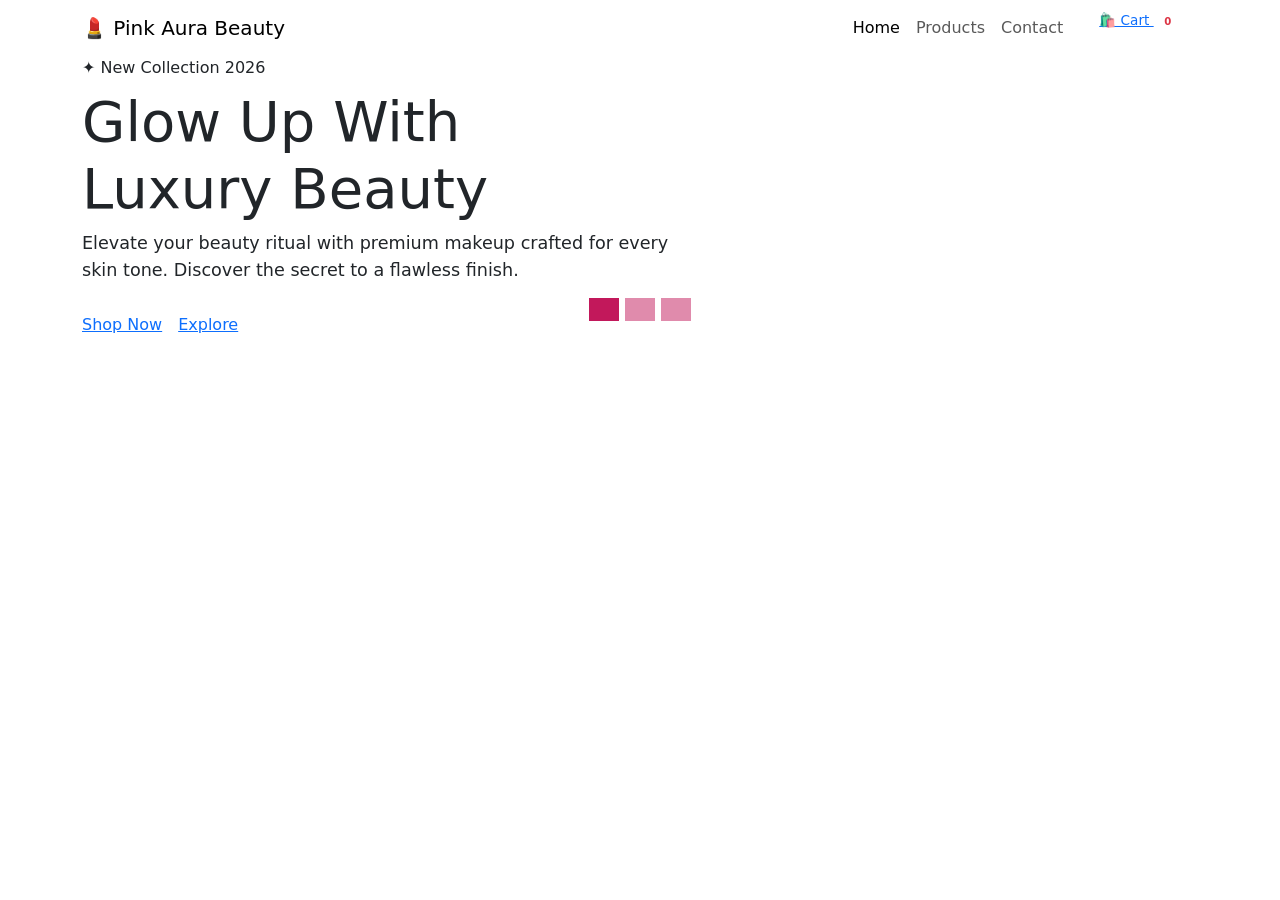
==== index.html @ 8d97c056 "Add initial HTML, CSS, and JavaScript files for the Pink Aura Beauty website" ====
<!DOCTYPE html>
<html lang="en">

<head>
  <meta charset="UTF-8" />
  <meta name="viewport" content="width=device-width, initial-scale=1.0" />
  <meta name="description" content="Pink Aura Beauty – Shop luxury makeup, skincare & cosmetics." />
  <title>Pink Aura Beauty | Home</title>
  <link href="https://cdn.jsdelivr.net/npm/bootstrap@5.3.2/dist/css/bootstrap.min.css" rel="stylesheet" />
  <link rel="stylesheet" href="https://cdnjs.cloudflare.com/ajax/libs/font-awesome/6.5.0/css/all.min.css" />
  <link rel="stylesheet" href="css/styles.css" />
</head>

<body>

  <!-- NAVBAR -->
  <nav class="navbar navbar-expand-lg sticky-top">
    <div class="container">
      <a class="navbar-brand" href="index.html">💄 Pink Aura Beauty</a>
      <button class="navbar-toggler" type="button" data-bs-toggle="collapse" data-bs-target="#nav">
        <span class="navbar-toggler-icon"></span>
      </button>
      <div class="collapse navbar-collapse" id="nav">
        <ul class="navbar-nav ms-auto mb-2 mb-lg-0">
          <li class="nav-item"><a class="nav-link active" href="index.html">Home</a></li>
          <li class="nav-item"><a class="nav-link" href="products.html">Products</a></li>
          <li class="nav-item"><a class="nav-link" href="contact.html">Contact</a></li>
          <li class="nav-item ms-2">
            <a href="cart.html" class="btn-pink" style="padding:8px 20px; font-size:0.85rem;">
              🛍️ Cart <span id="cartCount" class="badge bg-white text-danger ms-1">0</span>
            </a>

          </li>
        </ul>
      </div>
    </div>
  </nav>

  <!-- HERO / SLIDER -->
  <div id="heroSlider" class="carousel slide" data-bs-ride="carousel" data-bs-interval="3000">
    <!-- Indicators -->
    <div class="carousel-indicators">
      <button type="button" data-bs-target="#heroSlider" data-bs-slide-to="0" class="active"
        style="background:#c2185b;"></button>
      <button type="button" data-bs-target="#heroSlider" data-bs-slide-to="1" style="background:#c2185b;"></button>
      <button type="button" data-bs-target="#heroSlider" data-bs-slide-to="2" style="background:#c2185b;"></button>
    </div>

    <div class="carousel-inner">

      <!-- Slide 1  -->
      <div class="carousel-item active">
        <div class="hero hero-main">
          <div class="container">
            <div class="row align-items-center">
              <div class="col-lg-7 text-lg-start">
                <p class="text-pink fw-600 mb-2">✦ New Collection 2026</p>
                <h1 style="font-size: 3.5rem;">Glow Up With<br><span>Luxury Beauty</span></h1>
                <p style="font-size: 1.1rem; max-width: 600px; margin-bottom: 30px;">Elevate your beauty ritual with
                  premium makeup crafted for every skin tone. Discover the secret to a flawless finish.</p>
                <div class="d-flex gap-3 flex-wrap justify-content-center justify-content-lg-start">
                  <a href="products.html" class="btn-pink">Shop Now</a>
                  <a href="#categories" class="btn-outline">Explore</a>
                </div>
              </div>
            </div>
          </div>
        </div>
      </div>

      <!-- Slide 2 -->
      <div class="carousel-item">
        <div class="hero hero-1">
          <div class="container">
            <div class="row align-items-center">
              <div class="col-lg-7 text-lg-start font-white-shadow">
                <p class="text-pink fw-600 mb-2">✦ Expert Tips</p>
                <h1 style="font-size: 3.5rem;">Flawless Skin<br><span>For Every Type</span></h1>
                <p style="font-size: 1.1rem; max-width: 600px; margin-bottom: 30px; color: #444;">Professional makeup
                  tricks tailored
                  for your unique skin. Learn how to achieve that perfect pro look at home.</p>
                <div class="d-flex gap-3 flex-wrap justify-content-center justify-content-lg-start">
                  <a href="products.html" class="btn-pink">Get the Look</a>
                  <a href="contact.html" class="btn-outline">Ask an Expert</a>
                </div>
              </div>
            </div>
          </div>
        </div>
      </div>

      <!-- Slide 3 -->
      <div class="carousel-item">
        <div class="hero hero-2">
          <div class="container">
            <div class="row align-items-center">
              <div class="col-lg-7 text-lg-start">
                <p class="text-pink fw-600 mb-2">✦ Best Sellers</p>
                <h1 style="font-size: 3.5rem;">Discover Most<br><span>Popular Products</span></h1>
                <p style="font-size: 1.1rem; max-width: 600px; margin-bottom: 30px;">Explore the community's favorites.
                  From iconic lipsticks to glowing foundations, find your next must-have.</p>
                <div class="d-flex gap-3 flex-wrap justify-content-center justify-content-lg-start">
                  <a href="products.html" class="btn-pink">Shop Best Sellers</a>
                </div>
              </div>
            </div>
          </div>
        </div>
      </div>

    </div>
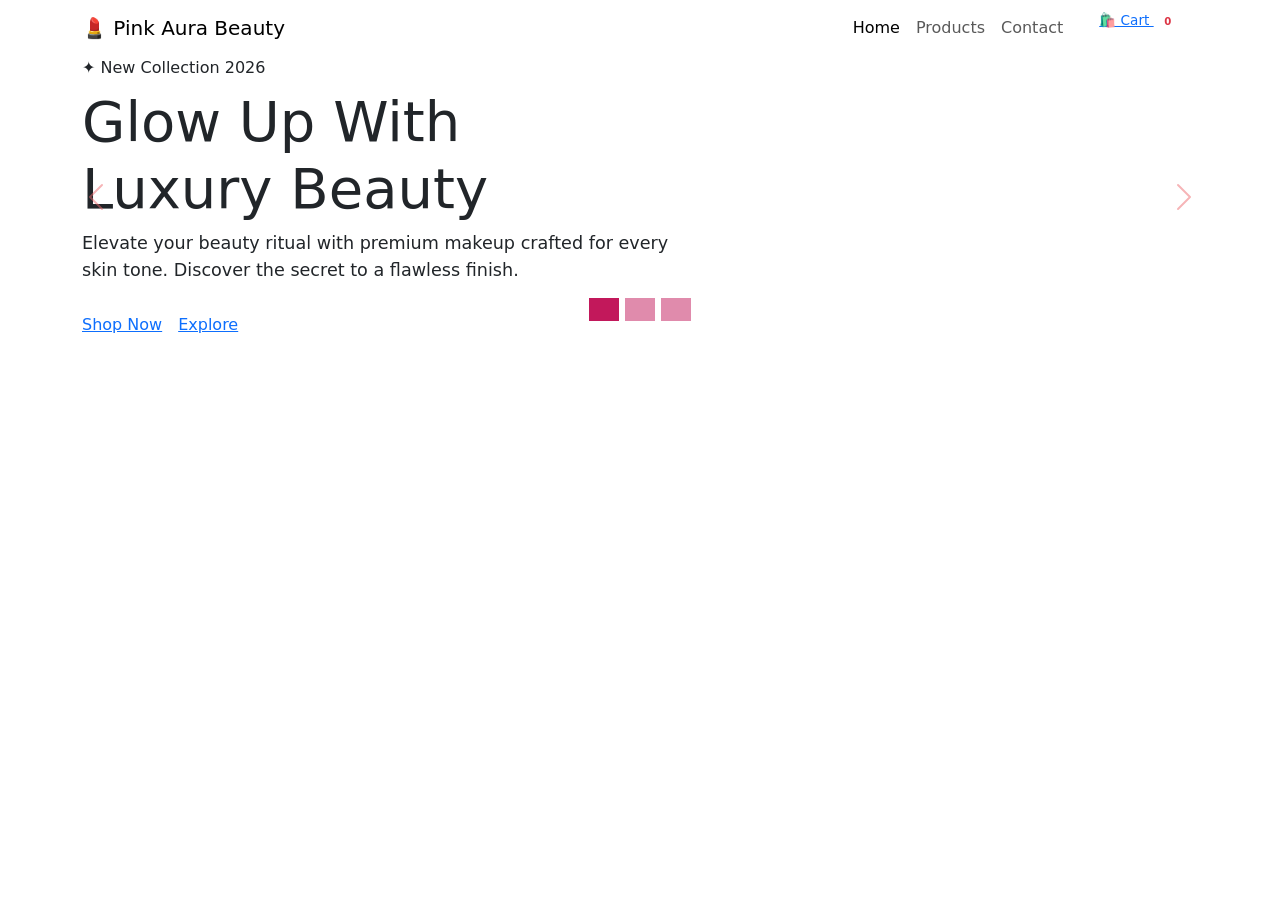
==== commit 16934935: "Add carousel controls to hero slider in index.html" ====
--- a/index.html
+++ b/index.html
@@ -108,4 +108,16 @@
         </div>
       </div>
 
-    </div>+    </div>
+    <!-- Controls -->
+    <button class="carousel-control-prev" type="button" data-bs-target="#heroSlider" data-bs-slide="prev">
+      <span class="carousel-control-prev-icon" aria-hidden="true"
+        style="filter: invert(34%) sepia(85%) saturate(3029%) hue-rotate(315deg) brightness(97%) contrast(92%);"></span>
+      <span class="visually-hidden">Previous</span>
+    </button>
+    <button class="carousel-control-next" type="button" data-bs-target="#heroSlider" data-bs-slide="next">
+      <span class="carousel-control-next-icon" aria-hidden="true"
+        style="filter: invert(34%) sepia(85%) saturate(3029%) hue-rotate(315deg) brightness(97%) contrast(92%);"></span>
+      <span class="visually-hidden">Next</span>
+    </button>
+  </div>
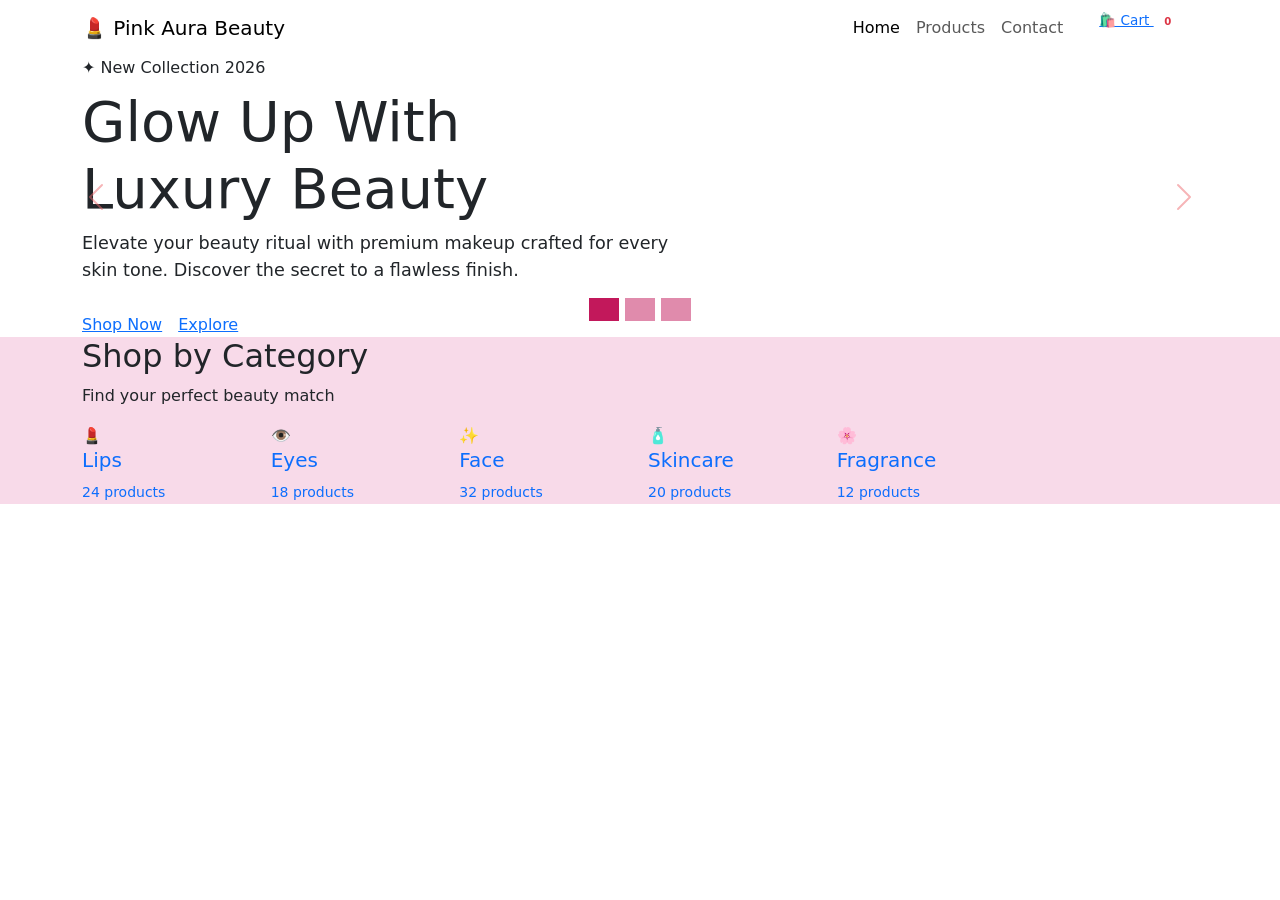
==== commit 3d046252: "Add categories section to index.html with product links" ====
--- a/index.html
+++ b/index.html
@@ -120,4 +120,59 @@
         style="filter: invert(34%) sepia(85%) saturate(3029%) hue-rotate(315deg) brightness(97%) contrast(92%);"></span>
       <span class="visually-hidden">Next</span>
     </button>
-  </div>+  </div>
+  <!-- CATEGORIES -->
+  <section id="categories" style="background:#f8dae9;">
+    <div class="container">
+      <h2 class="section-title">Shop by <span>Category</span></h2>
+      <p class="section-sub">Find your perfect beauty match</p>
+      <div class="row g-3">
+        <div class="col-6 col-md-4 col-lg-2">
+          <a href="products.html?cat=lips" class="text-decoration-none">
+            <div class="category-card">
+              <div class="icon">💄</div>
+              <h5>Lips</h5>
+              <small>24 products</small>
+            </div>
+          </a>
+        </div>
+        <div class="col-6 col-md-4 col-lg-2">
+          <a href="products.html?cat=eyes" class="text-decoration-none">
+            <div class="category-card">
+              <div class="icon">👁️</div>
+              <h5>Eyes</h5>
+              <small>18 products</small>
+            </div>
+          </a>
+        </div>
+        <div class="col-6 col-md-4 col-lg-2">
+          <a href="products.html?cat=face" class="text-decoration-none">
+            <div class="category-card">
+              <div class="icon">✨</div>
+              <h5>Face</h5>
+              <small>32 products</small>
+            </div>
+          </a>
+        </div>
+        <div class="col-6 col-md-4 col-lg-2">
+          <a href="products.html?cat=skincare" class="text-decoration-none">
+            <div class="category-card">
+              <div class="icon">🧴</div>
+              <h5>Skincare</h5>
+              <small>20 products</small>
+            </div>
+          </a>
+        </div>
+        <div class="col-6 col-md-4 col-lg-2">
+          <a href="products.html?cat=fragrance" class="text-decoration-none">
+            <div class="category-card">
+              <div class="icon">🌸</div>
+              <h5>Fragrance</h5>
+              <small>12 products</small>
+            </div>
+          </a>
+        </div>
+
+      </div>
+    </div>
+  </section>
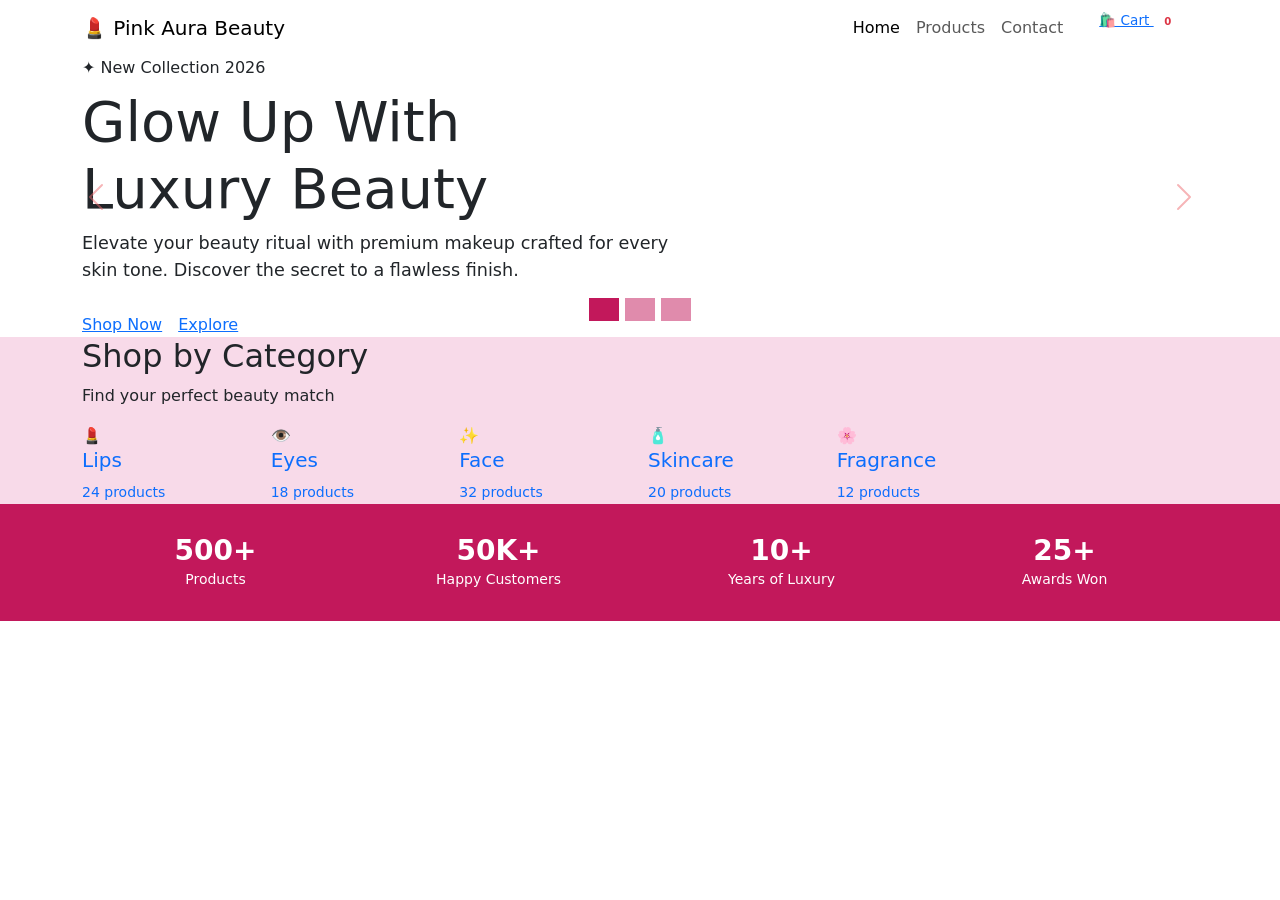
==== commit aca86f3b: "Add stats bar section to index.html displaying product count, customer satisfaction, years in busine" ====
--- a/index.html
+++ b/index.html
@@ -175,4 +175,28 @@
 
       </div>
     </div>
-  </section>+  </section>
+  
+    <!-- STATS BAR -->
+  <div style="background:#c2185b; color:#fff; padding:30px 0;">
+    <div class="container">
+      <div class="row text-center g-3">
+        <div class="col-6 col-md-3">
+          <h3 class="fw-bold mb-0">500+</h3>
+          <small>Products</small>
+        </div>
+        <div class="col-6 col-md-3">
+          <h3 class="fw-bold mb-0">50K+</h3>
+          <small>Happy Customers</small>
+        </div>
+        <div class="col-6 col-md-3">
+          <h3 class="fw-bold mb-0">10+</h3>
+          <small>Years of Luxury</small>
+        </div>
+        <div class="col-6 col-md-3">
+          <h3 class="fw-bold mb-0">25+</h3>
+          <small>Awards Won</small>
+        </div>
+      </div>
+    </div>
+  </div>
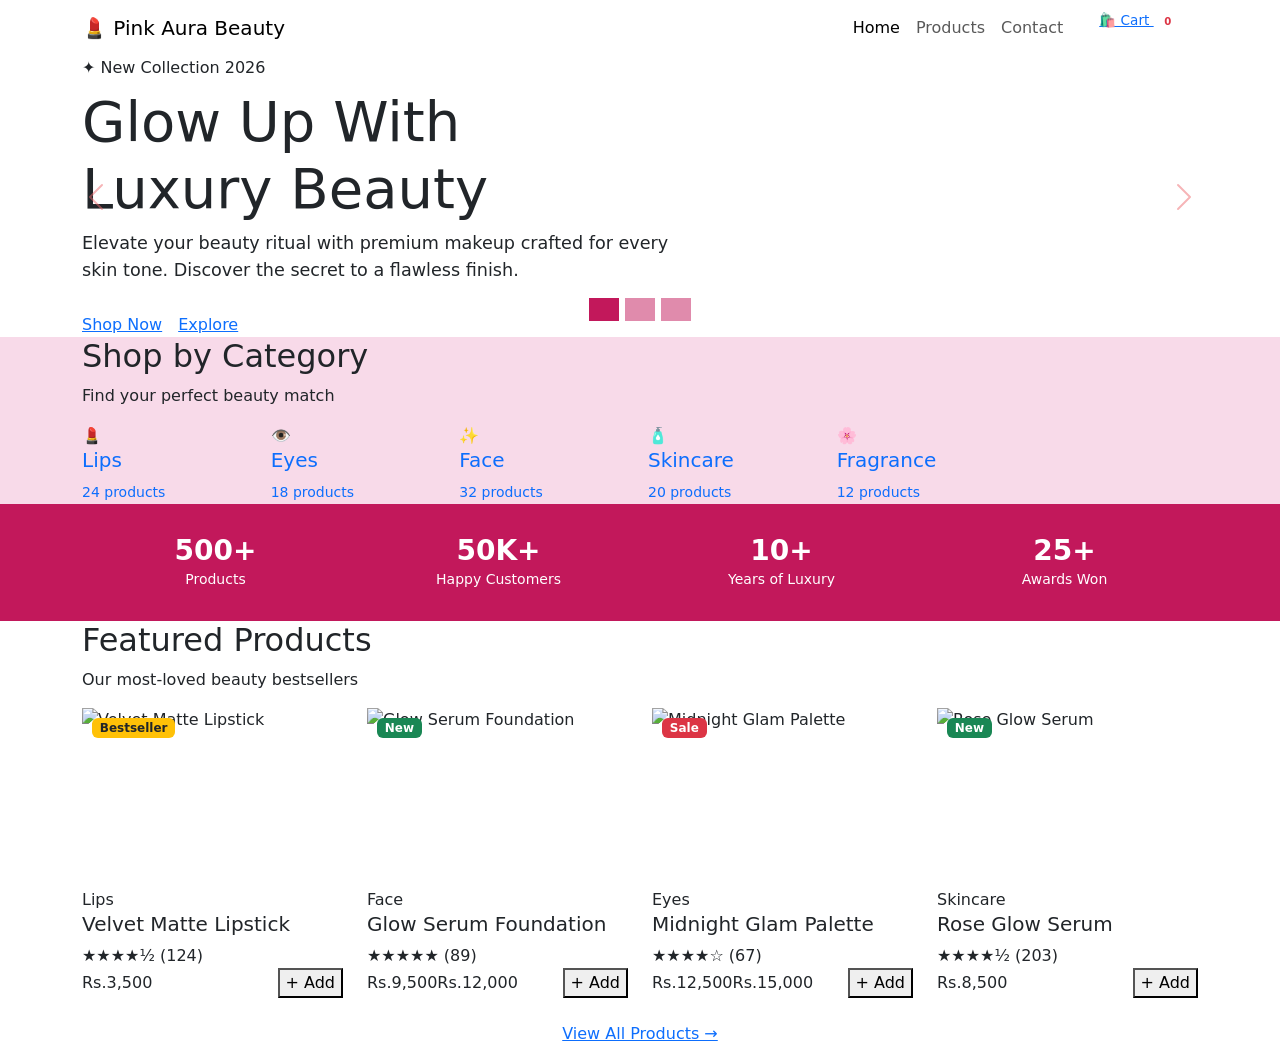
==== commit 2d58abb9: "Add featured products section to index.html with product cards and details" ====
--- a/index.html
+++ b/index.html
@@ -176,7 +176,7 @@
       </div>
     </div>
   </section>
-  
+
     <!-- STATS BAR -->
   <div style="background:#c2185b; color:#fff; padding:30px 0;">
     <div class="container">
@@ -199,4 +199,98 @@
         </div>
       </div>
     </div>
-  </div>+  </div>
+   <!-- FEATURED PRODUCTS -->
+  <section id="featured">
+    <div class="container">
+      <h2 class="section-title">Featured <span>Products</span></h2>
+      <p class="section-sub">Our most-loved beauty bestsellers</p>
+      <div class="row g-4">
+
+        <div class="col-6 col-md-4 col-lg-3">
+          <div class="product-card" onclick="openModal(1)" style="cursor:pointer;">
+            <div class="product-img" style="padding:0;overflow:hidden;position:relative;">
+              <img
+                src="https://armafbeaute.com/cdn/shop/files/6294015176988-2_c6fecf88-4978-420e-b274-3db20f69746e.jpg?v=1766735794"
+                alt="Velvet Matte Lipstick" style="width:100%;height:180px;object-fit:cover;display:block;" />
+              <span class="badge bg-warning text-dark" style="position:absolute;top:10px;left:10px;">Bestseller</span>
+            </div>
+            <div class="product-body">
+              <div class="cat-tag">Lips</div>
+              <h5>Velvet Matte Lipstick</h5>
+              <div class="stars">★★★★½ <span>(124)</span></div>
+              <div class="d-flex align-items-center justify-content-between">
+                <div><span class="price">Rs.3,500</span></div>
+                <button class="add-btn" onclick="event.stopPropagation();addToCart('Velvet Matte Lipstick')">+
+                  Add</button>
+              </div>
+            </div>
+          </div>
+        </div>
+
+        <div class="col-6 col-md-4 col-lg-3">
+          <div class="product-card" onclick="openModal(9)" style="cursor:pointer;">
+            <div class="product-img" style="padding:0;overflow:hidden;position:relative;">
+              <img src="https://monabella.store/cdn/shop/files/Serum-Foundation-Shell-101.png?v=1707265598&width=1100"
+                alt="Glow Serum Foundation" style="width:100%;height:180px;object-fit:cover;display:block;" />
+              <span class="badge bg-success" style="position:absolute;top:10px;left:10px;">New</span>
+            </div>
+            <div class="product-body">
+              <div class="cat-tag">Face</div>
+              <h5>Glow Serum Foundation</h5>
+              <div class="stars">★★★★★ <span>(89)</span></div>
+              <div class="d-flex align-items-center justify-content-between">
+                <div><span class="price">Rs.9,500</span><span class="old-price">Rs.12,000</span></div>
+                <button class="add-btn" onclick="event.stopPropagation();addToCart('Glow Serum Foundation')">+
+                  Add</button>
+              </div>
+            </div>
+          </div>
+        </div>
+
+        <div class="col-6 col-md-4 col-lg-3">
+          <div class="product-card" onclick="openModal(5)" style="cursor:pointer;">
+            <div class="product-img" style="padding:0;overflow:hidden;position:relative;">
+              <img src="https://dukaan.b-cdn.net/700x700/webp/media/27d62fd8-f2e2-413b-b5b4-d2383f1578d9.jpg"
+                alt="Midnight Glam Palette" style="width:100%;height:180px;object-fit:cover;display:block;" />
+              <span class="badge bg-danger" style="position:absolute;top:10px;left:10px;">Sale</span>
+            </div>
+            <div class="product-body">
+              <div class="cat-tag">Eyes</div>
+              <h5>Midnight Glam Palette</h5>
+              <div class="stars">★★★★☆ <span>(67)</span></div>
+              <div class="d-flex align-items-center justify-content-between">
+                <div><span class="price">Rs.12,500</span><span class="old-price">Rs.15,000</span></div>
+                <button class="add-btn" onclick="event.stopPropagation();addToCart('Midnight Glam Palette')">+
+                  Add</button>
+              </div>
+            </div>
+          </div>
+        </div>
+
+        <div class="col-6 col-md-4 col-lg-3">
+          <div class="product-card" onclick="openModal(13)" style="cursor:pointer;">
+            <div class="product-img" style="padding:0;overflow:hidden;position:relative;">
+              <img
+                src="https://www.merfuorganics.com/cdn/shop/files/8cde5162-b30e-4fc3-a568-8d3070c2595a_fd3a6db0-3b1f-4d11-a80d-8da41f6ef182.png?v=1766794319&width=1445"
+                alt="Rose Glow Serum" style="width:100%;height:180px;object-fit:cover;display:block;" />
+              <span class="badge bg-success" style="position:absolute;top:10px;left:10px;">New</span>
+            </div>
+            <div class="product-body">
+              <div class="cat-tag">Skincare</div>
+              <h5>Rose Glow Serum</h5>
+              <div class="stars">★★★★½ <span>(203)</span></div>
+              <div class="d-flex align-items-center justify-content-between">
+                <div><span class="price">Rs.8,500</span></div>
+                <button class="add-btn" onclick="event.stopPropagation();addToCart('Rose Glow Serum')">+ Add</button>
+              </div>
+            </div>
+          </div>
+        </div>
+
+      </div>
+      <div class="text-center mt-4">
+        <a href="products.html" class="btn-pink">View All Products →</a>
+      </div>
+    </div>
+  </section>
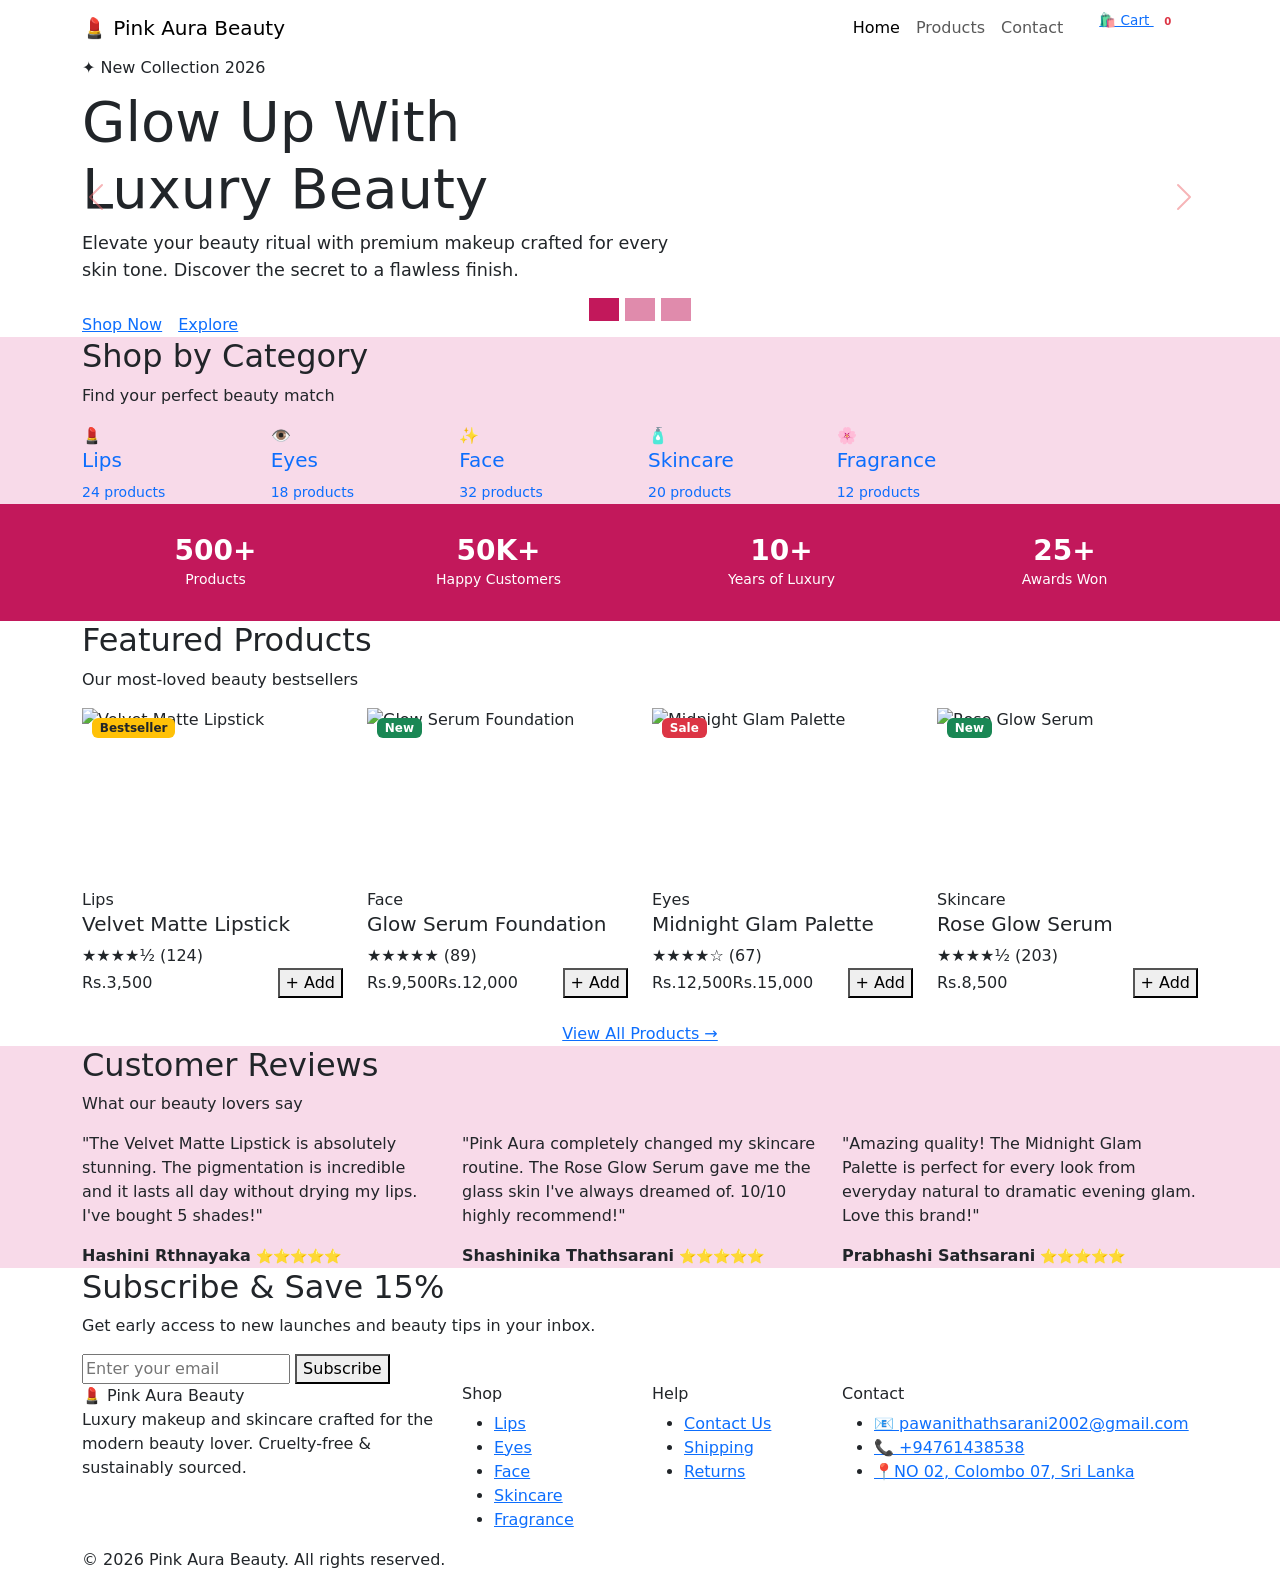
==== commit b195c2eb: "Add testimonials section and newsletter subscription form to index.html" ====
--- a/index.html
+++ b/index.html
@@ -293,4 +293,177 @@
         <a href="products.html" class="btn-pink">View All Products →</a>
       </div>
     </div>
-  </section>+  </section>
+  <!-- TESTIMONIALS -->
+  <section style="background:#f8dae9;">
+    <div class="container">
+      <h2 class="section-title">Customer <span>Reviews</span></h2>
+      <p class="section-sub">What our beauty lovers say</p>
+      <div class="row g-4">
+        <div class="col-md-4">
+          <div class="testimonial-card">
+            <p>"The Velvet Matte Lipstick is absolutely stunning. The pigmentation is incredible and it lasts all day
+              without drying my lips. I've bought 5 shades!"</p>
+            <div class="author">
+              <div>
+                <strong>Hashini Rthnayaka</strong>
+                <small>⭐⭐⭐⭐⭐ </small>
+              </div>
+            </div>
+          </div>
+        </div>
+        <div class="col-md-4">
+          <div class="testimonial-card">
+            <p>"Pink Aura completely changed my skincare routine. The Rose Glow Serum gave me the glass skin I've
+              always
+              dreamed of. 10/10 highly recommend!"</p>
+            <div class="author">
+              <div>
+                <strong>Shashinika Thathsarani</strong>
+                <small>⭐⭐⭐⭐⭐ </small>
+              </div>
+            </div>
+          </div>
+        </div>
+        <div class="col-md-4">
+          <div class="testimonial-card">
+            <p>"Amazing quality! The Midnight Glam Palette is perfect for every look from everyday natural to dramatic
+              evening glam. Love this brand!"</p>
+            <div class="author">
+              <div>
+                <strong>Prabhashi Sathsarani</strong>
+                <small>⭐⭐⭐⭐⭐ </small>
+              </div>
+            </div>
+          </div>
+        </div>
+      </div>
+    </div>
+  </section>
+
+  <!-- NEWSLETTER -->
+  <div class="newsletter-section">
+    <div class="container">
+      <h2>Subscribe & Save 15%</h2>
+      <p>Get early access to new launches and beauty tips in your inbox.</p>
+      <form class="newsletter-form" id="newsletterForm">
+        <input type="email" id="nlEmail" placeholder="Enter your email" required />
+        <button type="submit">Subscribe</button>
+      </form>
+    </div>
+  </div>
+
+  <!-- FOOTER -->
+  <footer>
+    <div class="container">
+      <div class="row g-4">
+        <div class="col-lg-4">
+          <div class="brand">💄 Pink Aura Beauty</div>
+          <p>Luxury makeup and skincare crafted for the modern beauty lover. Cruelty-free &amp; sustainably sourced.
+          </p>
+        </div>
+        <div class="col-6 col-lg-2">
+          <h6>Shop</h6>
+          <ul>
+            <li><a href="products.html?cat=lips">Lips</a></li>
+            <li><a href="products.html?cat=eyes">Eyes</a></li>
+            <li><a href="products.html?cat=face">Face</a></li>
+            <li><a href="products.html?cat=skincare">Skincare</a></li>
+            <li><a href="products.html?cat=fragrance">Fragrance</a></li>
+          </ul>
+        </div>
+        <div class="col-6 col-lg-2">
+          <h6>Help</h6>
+          <ul>
+            <li><a href="contact.html">Contact Us</a></li>
+            <li><a href="#">Shipping</a></li>
+            <li><a href="#">Returns</a></li>
+          </ul>
+        </div>
+        <div class="col-12 col-lg-4">
+          <h6>Contact</h6>
+          <ul>
+            <li><a href="mailto:pawanithathsarani2002@gmail.co">📧 pawanithathsarani2002@gmail.com</a></li>
+            <li><a href="tel:+94761438538">📞 +94761438538</a></li>
+            <li><a href="#">📍NO 02, Colombo 07, Sri Lanka</a></li>
+          </ul>
+        </div>
+      </div>
+      <div class="footer-bottom">© 2026 Pink Aura Beauty. All rights reserved.</div>
+    </div>
+  </footer>
+
+  <!-- Product Modal -->
+  <div class="modal fade" id="productModal" tabindex="-1">
+    <div class="modal-dialog modal-dialog-centered">
+      <div class="modal-content">
+        <div class="modal-header">
+          <h5 class="modal-title" id="mTitle">Product Details</h5>
+          <button type="button" class="btn-close" data-bs-dismiss="modal"></button>
+        </div>
+        <div class="modal-body">
+          <div class="modal-img">
+            <img id="mImg" src="" alt="product" style="width:100%;height:200px;object-fit:cover;border-radius:10px;" />
+          </div>
+          <p class="text-pink fw-600 small" id="mBrand"></p>
+          <h5 id="mName"></h5>
+          <div class="text-warning small mb-2" id="mStars"></div>
+          <div class="mb-2">
+            <span class="modal-price" id="mPrice"></span>
+            <span class="text-muted text-decoration-line-through ms-2 small" id="mOld"></span>
+          </div>
+          <p class="text-muted small" id="mDesc"></p>
+          <div id="mShadesWrap" class="mb-3">
+            <small class="fw-600 text-dark">Shades:</small>
+            <div class="mt-2 d-flex gap-2 flex-wrap" id="mShades"></div>
+          </div>
+          <div class="qty-box mb-3">
+            <label class="small fw-500 me-2">Qty:</label>
+            <button type="button" onclick="changeQty(-1)">−</button>
+            <input type="number" id="qtyVal" value="1" min="1" max="10" readonly />
+            <button type="button" onclick="changeQty(1)">+</button>
+          </div>
+          <button class="btn-pink w-100" onclick="modalAddCart()">🛍️ Add to Cart</button>
+        </div>
+      </div>
+    </div>
+  </div>
+
+  <!-- Cart Modal -->
+  <div class="modal fade" id="cartModal" tabindex="-1">
+    <div class="modal-dialog modal-dialog-centered">
+      <div class="modal-content">
+        <div class="modal-header">
+          <h5 class="modal-title">Your 🛍️ Shopping Cart</h5>
+          <button type="button" class="btn-close" data-bs-dismiss="modal"></button>
+        </div>
+        <div class="modal-body">
+          <div id="cartItems">
+            <!-- Items injected here -->
+          </div>
+          <div class="cart-summary">
+            <div class="cart-total-row">
+              <span>Subtotal</span>
+              <span id="cartSubtotal">Rs.0</span>
+            </div>
+            <div class="cart-total-row">
+              <span>Shipping</span>
+              <span>FREE</span>
+            </div>
+            <div class="cart-total-row grand-total">
+              <span>Total</span>
+              <span id="cartTotal">Rs.0</span>
+            </div>
+          </div>
+          <button class="btn-pink w-100 mt-3">Proceed to Checkout</button>
+        </div>
+      </div>
+    </div>
+  </div>
+
+  <script src="https://cdn.jsdelivr.net/npm/bootstrap@5.3.2/dist/js/bootstrap.bundle.min.js"></script>
+  <script src="js/script.js"></script>
+</body>
+
+
+</html>
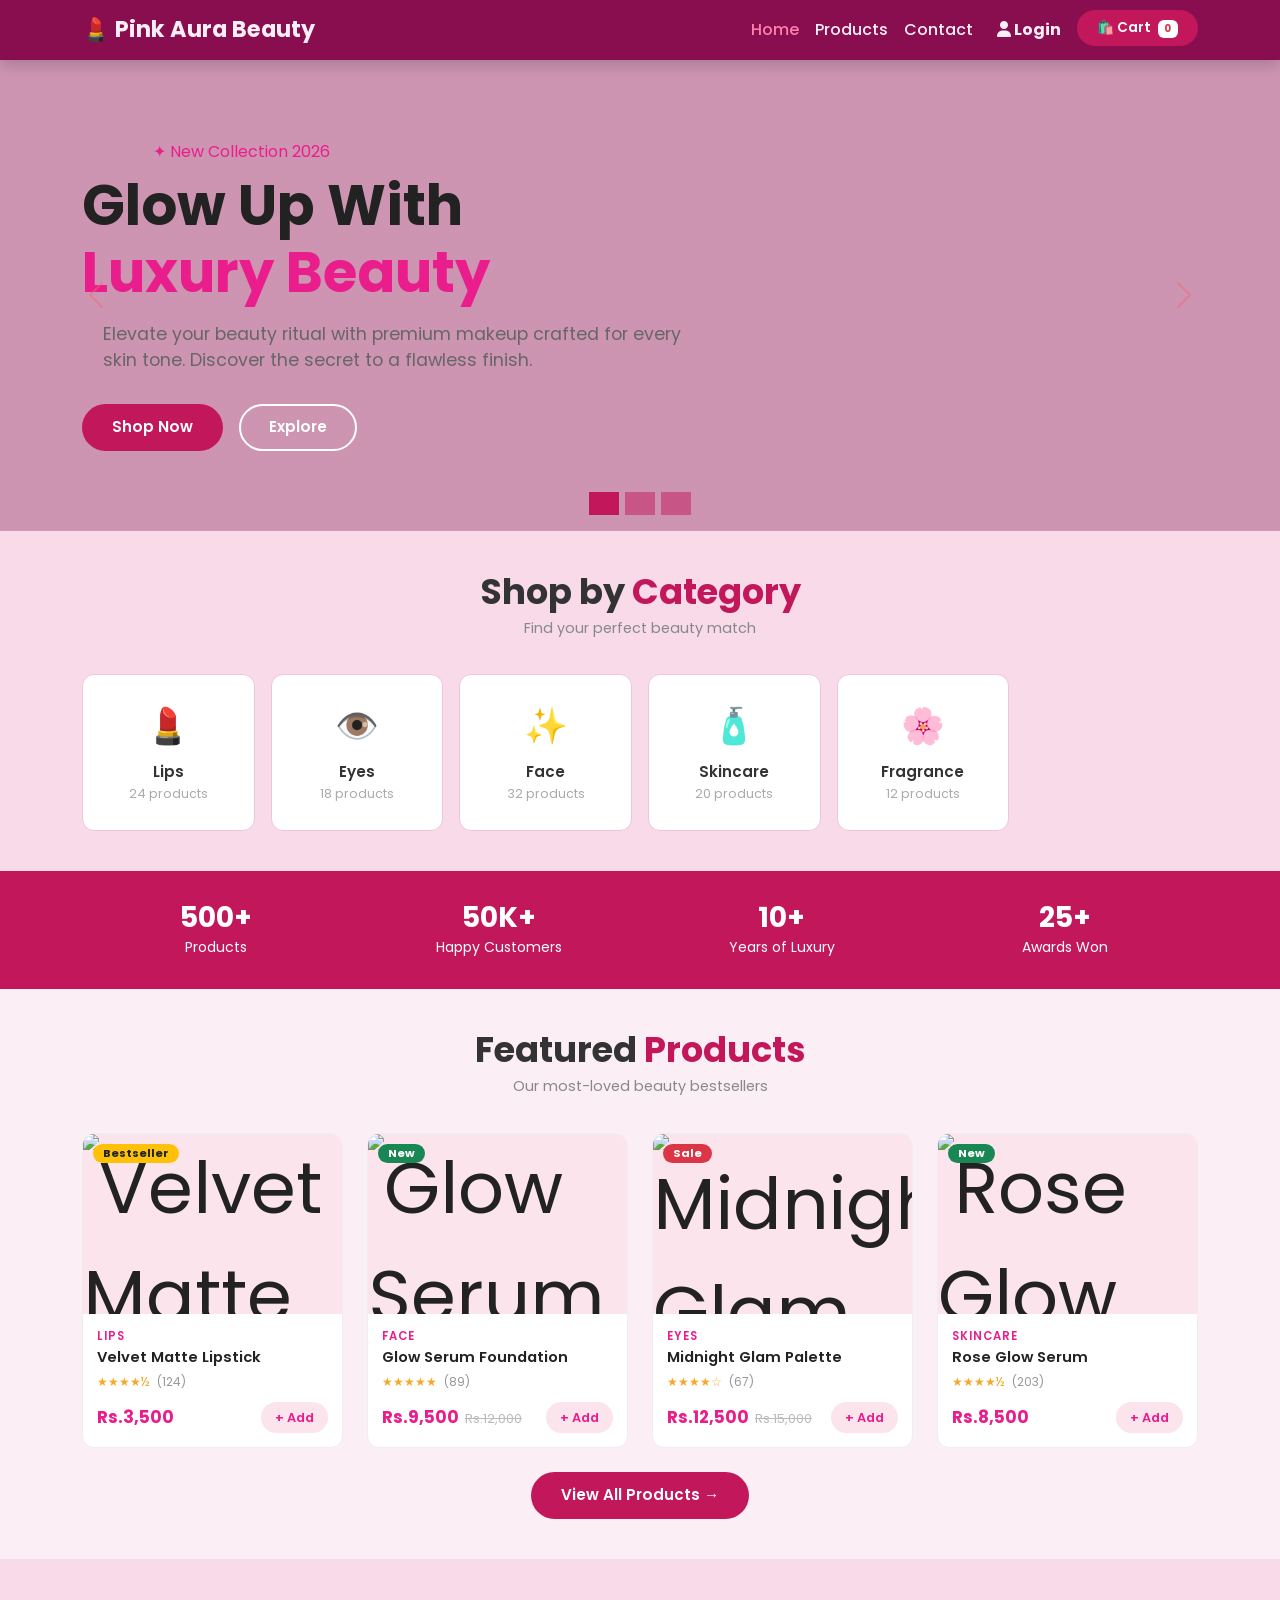
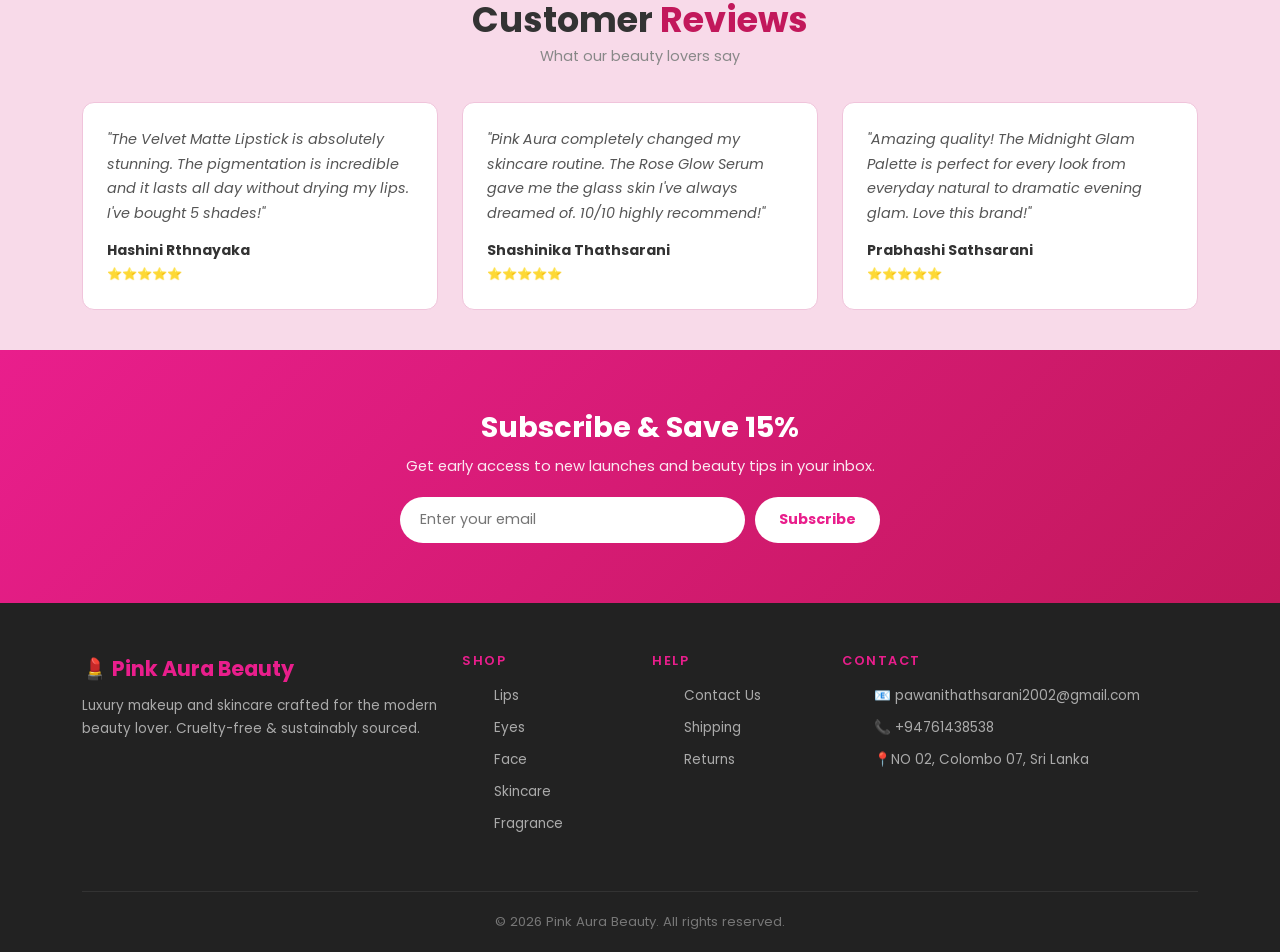
==== commit 55d20b4c: "first commit" ====
--- a/index.html
+++ b/index.html
@@ -121,6 +121,7 @@
       <span class="visually-hidden">Next</span>
     </button>
   </div>
+
   <!-- CATEGORIES -->
   <section id="categories" style="background:#f8dae9;">
     <div class="container">
@@ -177,7 +178,7 @@
     </div>
   </section>
 
-    <!-- STATS BAR -->
+  <!-- STATS BAR -->
   <div style="background:#c2185b; color:#fff; padding:30px 0;">
     <div class="container">
       <div class="row text-center g-3">
@@ -200,7 +201,8 @@
       </div>
     </div>
   </div>
-   <!-- FEATURED PRODUCTS -->
+
+  <!-- FEATURED PRODUCTS -->
   <section id="featured">
     <div class="container">
       <h2 class="section-title">Featured <span>Products</span></h2>
@@ -294,6 +296,7 @@
       </div>
     </div>
   </section>
+
   <!-- TESTIMONIALS -->
   <section style="background:#f8dae9;">
     <div class="container">
@@ -376,8 +379,8 @@
           <h6>Help</h6>
           <ul>
             <li><a href="contact.html">Contact Us</a></li>
-            <li><a href="#">Shipping</a></li>
-            <li><a href="#">Returns</a></li>
+            <li><a href="contact.html">Shipping</a></li>
+            <li><a href="contact.html">Returns</a></li>
           </ul>
         </div>
         <div class="col-12 col-lg-4">
--- a/css/styles.css
+++ b/css/styles.css
@@ -0,0 +1,1112 @@
+/* Google Font */
+@import url('https://fonts.googleapis.com/css2?family=Poppins:wght@300;400;500;600;700&display=swap');
+
+/* ---- Reset ---- */
+* {
+    margin: 0;
+    padding: 0;
+    box-sizing: border-box;
+}
+
+body {
+    font-family: 'Poppins', sans-serif;
+    background-color: #fceef5;
+    /* Slightly darker muted rose background */
+    color: #222;
+}
+
+a {
+    text-decoration: none;
+    color: inherit;
+}
+
+img {
+    max-width: 100%;
+}
+
+/* ---- Navbar ---- */
+.navbar {
+    background-color: #880e4f !important;
+    /* Rich deep berry (lighter than before) */
+    box-shadow: 0 4px 15px rgba(0, 0, 0, 0.2);
+}
+
+.navbar-brand {
+    font-size: 1.4rem;
+    font-weight: 700;
+    color: #fceef5 !important;
+    /* Light rose for contrast */
+}
+
+.nav-link {
+    color: #fceef5 !important;
+    /* Light rose */
+    font-weight: 500;
+}
+
+.nav-link:hover,
+.nav-link.active {
+    color: #ff80ab !important;
+    /* Brighter pink for active state */
+}
+
+.navbar-toggler {
+    border-color: rgba(252, 238, 245, 0.5);
+}
+
+.navbar-toggler-icon {
+    filter: invert(1) brightness(2);
+    /* Make icon white/light */
+}
+
+/* ---- Hero ---- */
+.hero {
+    background: linear-gradient(135deg, #ffe4f0, #fce4ec);
+    padding: 80px 0;
+    text-align: center;
+    background-size: cover;
+    background-position: center;
+    position: relative;
+}
+
+.hero-main {
+    background: linear-gradient(rgba(136, 14, 79, 0.4), rgba(136, 14, 79, 0.4)), url('https://media.istockphoto.com/id/1385314008/photo/beauty-model-face-make-up-with-beige-lipstick-and-perfect-eyeliner-woman-skin-and-lips-care.jpg?s=1024x1024&w=is&k=20&c=cKASFaK6R2ioX1J_QPWXnoR-81m_D3zail90fknQUAY=');
+    background-size: cover;
+    background-position: center;
+}
+
+.hero-1 {
+    background: linear-gradient(rgba(136, 14, 79, 0.3), rgba(136, 14, 79, 0.3)), url('https://images.unsplash.com/photo-1598440947619-2c35fc9aa908?q=80&w=1600&auto=format&fit=crop');
+    background-size: cover;
+    background-position: center;
+}
+
+.hero-2 {
+    background: linear-gradient(rgba(136, 14, 79, 0.4), rgba(136, 14, 79, 0.4)), url('https://images.unsplash.com/photo-1516975080664-ed2fc6a32937?q=80&w=1600&auto=format&fit=crop');
+    background-size: cover;
+    background-position: center;
+}
+
+
+.hero h1 {
+    font-size: 2.8rem;
+    font-weight: 700;
+    color: #222;
+    margin-bottom: 15px;
+}
+
+.hero h1 span {
+    color: #e91e8c;
+}
+
+.hero p {
+    font-size: 1rem;
+    color: #666;
+    max-width: 500px;
+    margin: 0 auto 25px;
+}
+
+/* ---- Buttons ---- */
+.btn-pink {
+    background-color: #c2185b;
+    /* Darker berry pink */
+    color: #fff;
+    border: none;
+    padding: 12px 30px;
+    border-radius: 30px;
+    font-size: 0.95rem;
+    font-weight: 600;
+    cursor: pointer;
+    transition: background 0.3s;
+    display: inline-block;
+}
+
+.btn-pink:hover {
+    background-color: #880e4f;
+    /* Even darker berry */
+    color: #fff;
+}
+
+.btn-outline {
+    background: transparent;
+    border: 2px solid #e91e8c;
+    color: #e91e8c;
+    padding: 10px 28px;
+    border-radius: 30px;
+    font-size: 0.95rem;
+    font-weight: 600;
+    cursor: pointer;
+    transition: all 0.3s;
+    display: inline-block;
+}
+
+.btn-outline:hover {
+    background-color: #e91e8c;
+    color: #fff;
+    box-shadow: 0 4px 12px rgba(233, 30, 140, 0.2);
+}
+
+.hero .btn-outline {
+    border-color: #fff;
+    color: #fff;
+}
+
+.hero .btn-outline:hover {
+    background-color: #fff;
+    color: #e91e8c;
+}
+
+/* ---- Section ---- */
+section {
+    padding: 40px 0;
+}
+
+.section-title {
+    font-size: 2.2rem;
+    font-weight: 700;
+    color: #333;
+    text-align: center;
+    margin-bottom: 5px;
+}
+
+.section-title span {
+    color: #c2185b;
+    /* Darker berry pink */
+}
+
+.section-sub {
+    text-align: center;
+    color: #888;
+    font-size: 0.9rem;
+    margin-bottom: 35px;
+}
+
+/* ---- Category Cards ---- */
+.category-card {
+    background: #fff;
+    border: 1px solid #f0c4db;
+    border-radius: 12px;
+    padding: 25px 15px;
+    text-align: center;
+    transition: all 0.3s;
+    cursor: pointer;
+}
+
+.category-card:hover {
+    border-color: #e91e8c;
+    box-shadow: 0 10px 25px rgba(233, 30, 140, 0.15);
+    transform: translateY(-8px);
+}
+
+.category-card .icon {
+    font-size: 2.2rem;
+    margin-bottom: 10px;
+}
+
+.category-card h5 {
+    font-size: 0.95rem;
+    font-weight: 600;
+    color: #333;
+    margin: 0;
+}
+
+.category-card small {
+    color: #aaa;
+    font-size: 0.78rem;
+}
+
+/* ---- Product Cards ---- */
+.product-card {
+    background: #fff;
+    border: 1px solid #eee;
+    border-radius: 12px;
+    overflow: hidden;
+    transition: all 0.3s;
+}
+
+.product-card:hover {
+    box-shadow: 0 8px 25px rgba(0, 0, 0, 0.1);
+    transform: translateY(-4px);
+}
+
+.product-card .product-img {
+    background: #fce4ec;
+    height: 180px;
+    display: flex;
+    align-items: center;
+    justify-content: center;
+    font-size: 4.5rem;
+    position: relative;
+}
+
+.product-card .badge {
+    position: absolute;
+    top: 10px;
+    left: 10px;
+    font-size: 0.7rem;
+    padding: 4px 10px;
+    border-radius: 20px;
+}
+
+.product-card .product-body {
+    padding: 14px;
+}
+
+.product-card .cat-tag {
+    font-size: 0.72rem;
+    color: #e91e8c;
+    font-weight: 600;
+    text-transform: uppercase;
+    letter-spacing: 1px;
+}
+
+.product-card h5 {
+    font-size: 0.92rem;
+    font-weight: 600;
+    color: #222;
+    margin: 4px 0 6px;
+}
+
+.product-card .stars {
+    color: #f4a92a;
+    font-size: 0.78rem;
+    margin-bottom: 10px;
+}
+
+.product-card .stars span {
+    color: #999;
+    font-size: 0.75rem;
+    margin-left: 4px;
+}
+
+.product-card .price {
+    font-size: 1.05rem;
+    font-weight: 700;
+    color: #e91e8c;
+}
+
+.product-card .old-price {
+    font-size: 0.82rem;
+    color: #bbb;
+    text-decoration: line-through;
+    margin-left: 6px;
+}
+
+.product-card .add-btn {
+    background: #fce4ec;
+    border: none;
+    color: #e91e8c;
+    font-size: 0.8rem;
+    font-weight: 600;
+    padding: 6px 14px;
+    border-radius: 20px;
+    cursor: pointer;
+    transition: all 0.3s;
+    font-family: 'Poppins', sans-serif;
+}
+
+.product-card .add-btn:hover {
+    background: #e91e8c;
+    color: #fff;
+}
+
+/* ---- Filter Tabs ---- */
+.filter-tabs {
+    display: flex;
+    flex-wrap: wrap;
+    gap: 8px;
+    justify-content: center;
+    margin-bottom: 30px;
+}
+
+.filter-tab {
+    background: #fff;
+    border: 1px solid #ddd;
+    color: #666;
+    padding: 7px 18px;
+    border-radius: 25px;
+    font-size: 0.85rem;
+    font-weight: 500;
+    cursor: pointer;
+    transition: all 0.3s;
+    font-family: 'Poppins', sans-serif;
+}
+
+.filter-tab:hover {
+    border-color: #e91e8c;
+    color: #e91e8c;
+}
+
+.filter-tab.active {
+    background: #e91e8c;
+    border-color: #e91e8c;
+    color: #fff;
+}
+
+/* ---- Testimonials ---- */
+.testimonial-card {
+    background: #fff;
+    border: 1px solid #f0c4db;
+    border-radius: 12px;
+    padding: 24px;
+}
+
+.testimonial-card p {
+    font-size: 0.9rem;
+    color: #555;
+    font-style: italic;
+    margin-bottom: 15px;
+    line-height: 1.7;
+}
+
+.testimonial-card .author {
+    display: flex;
+    align-items: center;
+    gap: 10px;
+}
+
+.testimonial-card .avatar {
+    width: 42px;
+    height: 42px;
+    background: #fce4ec;
+    border-radius: 50%;
+    display: flex;
+    align-items: center;
+    justify-content: center;
+    font-size: 1.2rem;
+}
+
+.testimonial-card .author strong {
+    font-size: 0.88rem;
+    color: #333;
+    display: block;
+}
+
+.testimonial-card .author small {
+    font-size: 0.76rem;
+    color: #aaa;
+}
+
+/* ---- Newsletter ---- */
+.newsletter-section {
+    background: linear-gradient(135deg, #e91e8c, #c2185b);
+    padding: 60px 0;
+    text-align: center;
+    color: #fff;
+}
+
+.newsletter-section h2 {
+    font-size: 1.8rem;
+    font-weight: 700;
+    margin-bottom: 10px;
+}
+
+.newsletter-section p {
+    font-size: 0.92rem;
+    opacity: 0.9;
+    margin-bottom: 20px;
+}
+
+.newsletter-form {
+    display: flex;
+    gap: 10px;
+    justify-content: center;
+    flex-wrap: wrap;
+    max-width: 480px;
+    margin: 0 auto;
+}
+
+.newsletter-form input {
+    flex: 1;
+    padding: 12px 20px;
+    border: none;
+    border-radius: 30px;
+    font-size: 0.9rem;
+    outline: none;
+    min-width: 200px;
+    font-family: 'Poppins', sans-serif;
+}
+
+.newsletter-form button {
+    background: #fff;
+    color: #e91e8c;
+    border: none;
+    padding: 12px 24px;
+    border-radius: 30px;
+    font-size: 0.9rem;
+    font-weight: 700;
+    cursor: pointer;
+    font-family: 'Poppins', sans-serif;
+}
+
+/* ---- Contact Form ---- */
+.contact-section {
+    background: #fff;
+}
+
+.contact-info h5 {
+    font-size: 1rem;
+    font-weight: 600;
+    color: #222;
+    margin-bottom: 20px;
+}
+
+.info-item {
+    display: flex;
+    align-items: flex-start;
+    gap: 12px;
+    margin-bottom: 18px;
+}
+
+.info-item .ico {
+    width: 42px;
+    height: 42px;
+    background: #fce4ec;
+    border-radius: 10px;
+    display: flex;
+    align-items: center;
+    justify-content: center;
+    font-size: 1.2rem;
+    flex-shrink: 0;
+}
+
+.info-item strong {
+    font-size: 0.88rem;
+    color: #222;
+    display: block;
+}
+
+.info-item span {
+    font-size: 0.82rem;
+    color: #888;
+}
+
+.form-card {
+    background: #fff9fb;
+    /* Soft berry tint instead of pure white */
+    border: 1px solid #f8dae9;
+    border-radius: 14px;
+    padding: 30px;
+    box-shadow: 0 4px 20px rgba(194, 24, 91, 0.05);
+}
+
+.form-card label {
+    font-size: 0.85rem;
+    font-weight: 500;
+    color: #444;
+    margin-bottom: 6px;
+    display: block;
+}
+
+.form-card input,
+.form-card select,
+.form-card textarea {
+    width: 100%;
+    border: 1px solid #ddd;
+    border-radius: 8px;
+    padding: 10px 14px;
+    font-size: 0.88rem;
+    font-family: 'Poppins', sans-serif;
+    color: #333;
+    outline: none;
+    transition: border 0.3s;
+}
+
+.form-card input:focus,
+.form-card select:focus,
+.form-card textarea:focus {
+    border-color: #e91e8c;
+}
+
+.form-card input.error,
+.form-card select.error,
+.form-card textarea.error {
+    border-color: #e53935;
+}
+
+.form-card .error-msg {
+    color: #e53935;
+    font-size: 0.78rem;
+    margin-top: 4px;
+    display: none;
+}
+
+.form-card .error-msg.show {
+    display: block;
+}
+
+.form-card textarea {
+    resize: vertical;
+    height: 120px;
+}
+
+/* Success Message Animation */
+#successMsg.animate__fadeIn {
+    animation: fadeIn 0.4s ease-out;
+}
+
+@keyframes fadeIn {
+    from {
+        opacity: 0;
+        transform: translateY(-10px);
+    }
+
+    to {
+        opacity: 1;
+        transform: translateY(0);
+    }
+}
+
+
+/* ---- Footer ---- */
+footer {
+    background: #222;
+    color: #ccc;
+    padding: 50px 0 20px;
+}
+
+footer .brand {
+    font-size: 1.3rem;
+    font-weight: 700;
+    color: #e91e8c;
+    margin-bottom: 10px;
+}
+
+footer p {
+    font-size: 0.85rem;
+    line-height: 1.7;
+    color: #aaa;
+}
+
+footer h6 {
+    font-size: 0.8rem;
+    font-weight: 600;
+    letter-spacing: 1.5px;
+    text-transform: uppercase;
+    color: #e91e8c;
+    margin-bottom: 15px;
+}
+
+footer ul {
+    list-style: none;
+}
+
+footer ul li {
+    margin-bottom: 8px;
+}
+
+footer ul a {
+    color: #aaa;
+    font-size: 0.85rem;
+    transition: color 0.3s;
+}
+
+footer ul a:hover {
+    color: #e91e8c;
+}
+
+.footer-bottom {
+    border-top: 1px solid #333;
+    padding-top: 20px;
+    margin-top: 40px;
+    text-align: center;
+    font-size: 0.82rem;
+    color: #777;
+}
+
+/* ---- Page Hero (Products & Contact) ---- */
+.page-hero {
+    background: linear-gradient(rgba(136, 14, 79, 0.5), rgba(136, 14, 79, 0.5)), url('https://images.unsplash.com/photo-1483985988355-763728e1935b?q=80&w=1600&auto=format&fit=crop');
+    background-size: cover;
+    background-position: center;
+    padding: 100px 0 60px;
+    margin-top: 56px;
+}
+
+.page-hero h1 {
+    font-size: 2rem;
+    font-weight: 700;
+    color: #222;
+}
+
+.page-hero h1 span {
+    color: #e91e8c;
+}
+
+.page-hero p {
+    color: #888;
+    font-size: 0.9rem;
+}
+
+/* ---- Modal ---- */
+.modal-content {
+    border-radius: 14px;
+    border: none;
+}
+
+.modal-header {
+    background: #fce4ec;
+    border-bottom: 1px solid #f0c4db;
+}
+
+.modal-title {
+    font-weight: 600;
+    font-size: 1rem;
+    color: #c2185b;
+}
+
+.modal-img {
+    background: #fce4ec;
+    border-radius: 12px;
+    height: 200px;
+    display: flex;
+    align-items: center;
+    justify-content: center;
+    font-size: 5rem;
+    margin-bottom: 15px;
+}
+
+.modal-price {
+    font-size: 1.4rem;
+    font-weight: 700;
+    color: #e91e8c;
+}
+
+.shade-dot {
+    width: 24px;
+    height: 24px;
+    border-radius: 50%;
+    display: inline-block;
+    border: 2px solid transparent;
+    cursor: pointer;
+    transition: transform 0.2s;
+}
+
+.shade-dot:hover,
+.shade-dot.active {
+    border-color: #333;
+    transform: scale(1.2);
+}
+
+.qty-box {
+    display: flex;
+    align-items: center;
+    gap: 8px;
+}
+
+.qty-box button {
+    width: 32px;
+    height: 32px;
+    border: 1px solid #ddd;
+    background: #f9f9f9;
+    border-radius: 6px;
+    cursor: pointer;
+    font-size: 1rem;
+    display: flex;
+    align-items: center;
+    justify-content: center;
+}
+
+.qty-box input {
+    width: 50px;
+    text-align: center;
+    border: 1px solid #ddd;
+    border-radius: 6px;
+    padding: 5px;
+    font-size: 0.9rem;
+    font-family: 'Poppins', sans-serif;
+}
+
+/* ---- Toast ---- */
+.toast-wrap {
+    position: fixed;
+    bottom: 25px;
+    right: 25px;
+    z-index: 9999;
+}
+
+.my-toast {
+    background: #222;
+    color: #fff;
+    padding: 12px 20px;
+    border-radius: 10px;
+    font-size: 0.88rem;
+    display: flex;
+    align-items: center;
+    gap: 10px;
+    opacity: 0;
+    transform: translateY(20px);
+    transition: all 0.35s;
+    min-width: 230px;
+    box-shadow: 0 4px 20px rgba(0, 0, 0, 0.2);
+}
+
+.my-toast.show {
+    opacity: 1;
+    transform: translateY(0);
+}
+
+.my-toast .tick {
+    background: #e91e8c;
+    width: 26px;
+    height: 26px;
+    border-radius: 50%;
+    display: flex;
+    align-items: center;
+    justify-content: center;
+    font-size: 0.8rem;
+    flex-shrink: 0;
+}
+
+/* ---- Cart Modal ---- */
+.cart-item {
+    display: flex;
+    align-items: center;
+    gap: 15px;
+    padding: 15px 0;
+    border-bottom: 1px solid #eee;
+}
+
+.cart-item-img {
+    width: 60px;
+    height: 60px;
+    object-fit: cover;
+    border-radius: 8px;
+    background: #fce4ec;
+}
+
+.cart-item-info {
+    flex: 1;
+}
+
+.cart-item-info h6 {
+    margin: 0;
+    font-size: 0.9rem;
+    font-weight: 600;
+}
+
+.cart-item-info .price {
+    font-size: 0.85rem;
+    color: #e91e8c;
+    font-weight: 700;
+}
+
+.cart-qty-ctrl {
+    display: flex;
+    align-items: center;
+    gap: 10px;
+}
+
+.cart-qty-ctrl button {
+    width: 24px;
+    height: 24px;
+    background: #eee !important;
+    border: none !important;
+    border-radius: 4px;
+    font-size: 0.8rem;
+    display: flex;
+    align-items: center;
+    justify-content: center;
+    cursor: pointer;
+    padding: 0;
+    color: #333;
+}
+
+.cart-qty-ctrl span {
+    font-size: 0.9rem;
+    min-width: 20px;
+    text-align: center;
+}
+
+.remove-item {
+    color: #bbb;
+    cursor: pointer;
+    font-size: 1.1rem;
+    transition: color 0.2s;
+}
+
+.remove-item:hover {
+    color: #e53935;
+}
+
+.cart-summary {
+    background: #fcfcfc;
+    padding: 15px;
+    border-radius: 10px;
+    margin-top: 15px;
+}
+
+.cart-total-row {
+    display: flex;
+    justify-content: space-between;
+    margin-bottom: 5px;
+    font-size: 0.9rem;
+}
+
+.cart-total-row.grand-total {
+    border-top: 1px solid #eee;
+    padding-top: 10px;
+    margin-top: 10px;
+    font-weight: 700;
+    font-size: 1.1rem;
+    color: #e91e8c;
+}
+
+/* ---- Cart Page Specifics ---- */
+#fullCartItems .card {
+    transition: all 0.3s ease;
+}
+
+#fullCartItems .card:hover {
+    transform: translateX(5px);
+    box-shadow: 0 10px 25px rgba(233, 30, 140, 0.08) !important;
+}
+
+#fullCartItems .price {
+    font-size: 1.1rem;
+}
+
+.text-pink {
+    color: #e91e8c !important;
+}
+
+.bg-faint-pink {
+    background-color: #fce4ec;
+}
+
+/* ---- Order Success Animation ---- */
+.checkmark-circle {
+    width: 100px;
+    height: 100px;
+    position: relative;
+    display: inline-block;
+    vertical-align: top;
+    border-radius: 50%;
+}
+
+.checkmark-circle .background {
+    width: 100px;
+    height: 100px;
+    border-radius: 50%;
+    background: #e91e8c;
+    position: absolute;
+}
+
+.checkmark-circle .checkmark {
+    border-radius: 5px;
+}
+
+.checkmark-circle .checkmark.draw:after {
+    animation-delay: 100ms;
+    animation-duration: 1s;
+    animation-timing-function: ease;
+    animation-name: checkmark;
+    transform: scaleX(-1) rotate(135deg);
+    animation-fill-mode: forwards;
+}
+
+.checkmark-circle .checkmark:after {
+    opacity: 1;
+    height: 50px;
+    width: 25px;
+    transform-origin: left top;
+    border-right: 5px solid white;
+    border-top: 5px solid white;
+    content: "";
+    left: 25px;
+    top: 53px;
+    position: absolute;
+}
+
+@keyframes checkmark {
+    0% {
+        height: 0;
+        width: 0;
+        opacity: 1;
+    }
+
+    20% {
+        height: 0;
+        width: 25px;
+        opacity: 1;
+    }
+
+    40% {
+        height: 50px;
+        width: 25px;
+        opacity: 1;
+    }
+
+    100% {
+        height: 50px;
+        width: 25px;
+        opacity: 1;
+    }
+}
+
+#orderSuccessView .card {
+    border: none;
+    box-shadow: 0 15px 45px rgba(233, 30, 140, 0.1) !important;
+}
+
+/* ---- Back to Top ---- */
+/* #backTop {
+    position: fixed;
+    bottom: 25px;
+    left: 25px;
+    background: #e91e8c;
+    color: #fff;
+    border: none;
+    width: 40px;
+    height: 40px;
+    border-radius: 50%;
+    font-size: 1rem;
+    cursor: pointer;
+    display: none;
+    align-items: center;
+    justify-content: center;
+    box-shadow: 0 4px 15px rgba(233, 30, 140, 0.35);
+    z-index: 500;
+}
+
+#backTop.show {
+    display: flex;
+} */
+
+/* ---- Accordion ---- */
+.accordion-button:not(.collapsed) {
+    color: #e91e8c;
+    background: #fce4ec;
+}
+
+.accordion-button:focus {
+    box-shadow: none;
+    border-color: #f0c4db;
+}
+
+/* ---- Contact Info Card ---- */
+.contact-info-card {
+    background: #fff;
+    padding: 30px;
+    border-radius: 20px;
+    box-shadow: 0 10px 30px rgba(0, 0, 0, 0.05);
+    border: 1px solid #fceef5;
+}
+
+.contact-info-card .info-item {
+    display: flex;
+    align-items: center;
+    gap: 20px;
+    margin-bottom: 25px;
+    padding-bottom: 20px;
+    border-bottom: 1px solid #f9f9f9;
+}
+
+.contact-info-card .info-item:last-child {
+    border-bottom: none;
+    margin-bottom: 0;
+}
+
+.contact-info-card .ico-box {
+    width: 50px;
+    height: 50px;
+    background: #fceef5;
+    color: #c2185b;
+    border-radius: 12px;
+    display: flex;
+    align-items: center;
+    justify-content: center;
+    font-size: 1.2rem;
+    flex-shrink: 0;
+    transition: all 0.3s ease;
+}
+
+.contact-info-card .info-item:hover .ico-box {
+    background: #c2185b;
+    color: #fff;
+    transform: scale(1.1);
+}
+
+.contact-info-card .info-text small {
+    display: block;
+    color: #888;
+    text-transform: uppercase;
+    letter-spacing: 1px;
+    font-size: 0.7rem;
+    font-weight: 600;
+    margin-bottom: 2px;
+}
+
+.contact-info-card .info-text strong {
+    display: block;
+    color: #2d0018;
+    font-size: 0.95rem;
+    word-break: break-word;
+}
+
+.map-placeholder-box {
+    background: linear-gradient(rgba(252, 238, 245, 0.85), rgba(248, 218, 233, 0.9)), url('https://a.storyblok.com/f/97382/2000x1500/3452c7d0a4/how-to-find-a-good-location-cover.png');
+    background-size: cover;
+    background-position: center;
+    border-radius: 15px;
+    padding: 30px;
+    text-align: center;
+    margin-top: 10px;
+    border: 1px solid #f0c4db;
+    transition: all 0.3s ease;
+    position: relative;
+    overflow: hidden;
+}
+
+.map-placeholder-box:hover {
+    transform: translateY(-5px);
+    box-shadow: 0 10px 20px rgba(194, 24, 91, 0.1);
+}
+
+.map-placeholder-box .map-icon {
+    font-size: 2.5rem;
+    color: #c2185b;
+    margin-bottom: 10px;
+}
+
+.map-placeholder-box p {
+    color: #2d0018;
+    font-weight: 600;
+    font-size: 0.9rem;
+    margin-bottom: 15px;
+}
+
+.view-map-btn {
+    display: inline-block;
+    padding: 8px 20px;
+    background: #c2185b;
+    color: #fff;
+    text-decoration: none;
+    border-radius: 25px;
+    font-size: 0.8rem;
+    font-weight: 600;
+    transition: all 0.3s ease;
+}
+
+.view-map-btn:hover {
+    background: #2d0018;
+    color: #fff;
+    box-shadow: 0 5px 15px rgba(0, 0, 0, 0.2);
+}
+
+/* ---- Responsive ---- */
+@media (max-width: 768px) {
+    .hero h1 {
+        font-size: 2rem;
+    }
+
+    .newsletter-form {
+        flex-direction: column;
+        align-items: center;
+    }
+
+    .newsletter-form input,
+    .newsletter-form button {
+        width: 100%;
+    }
+}
